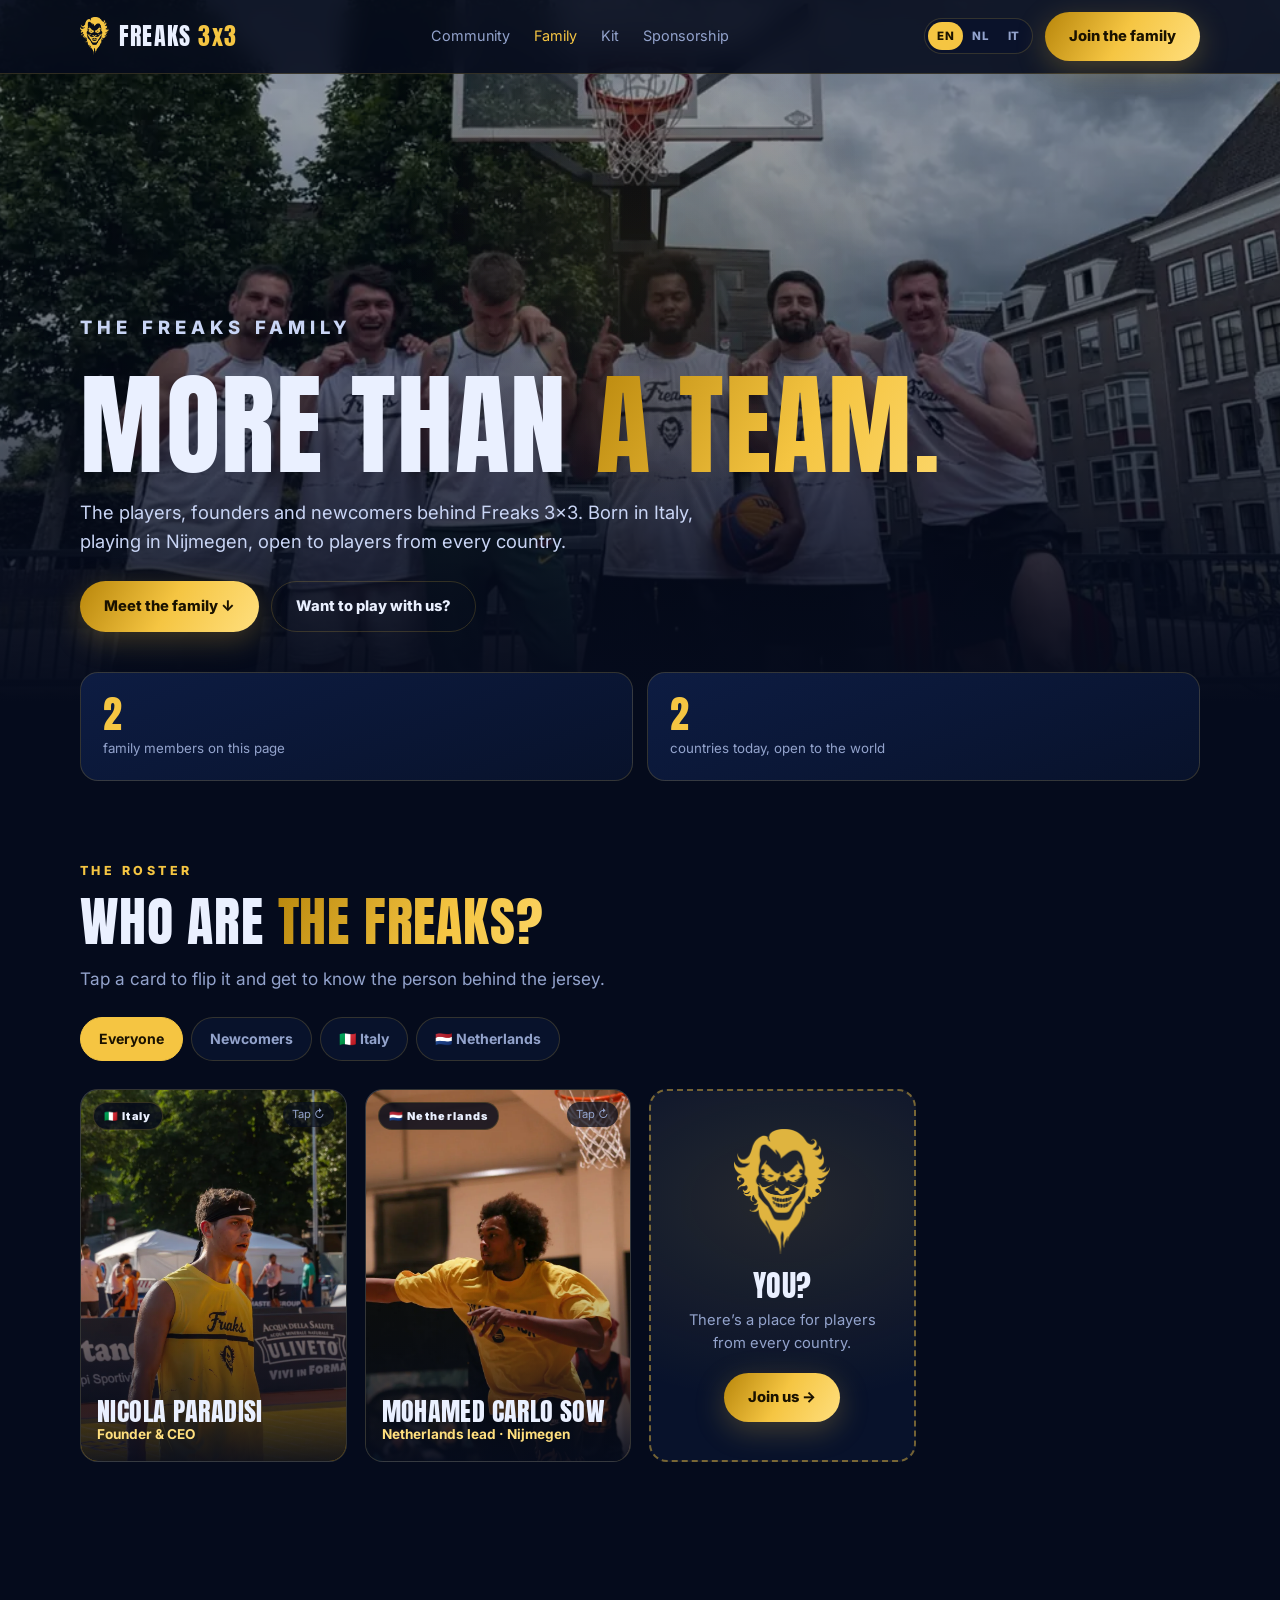
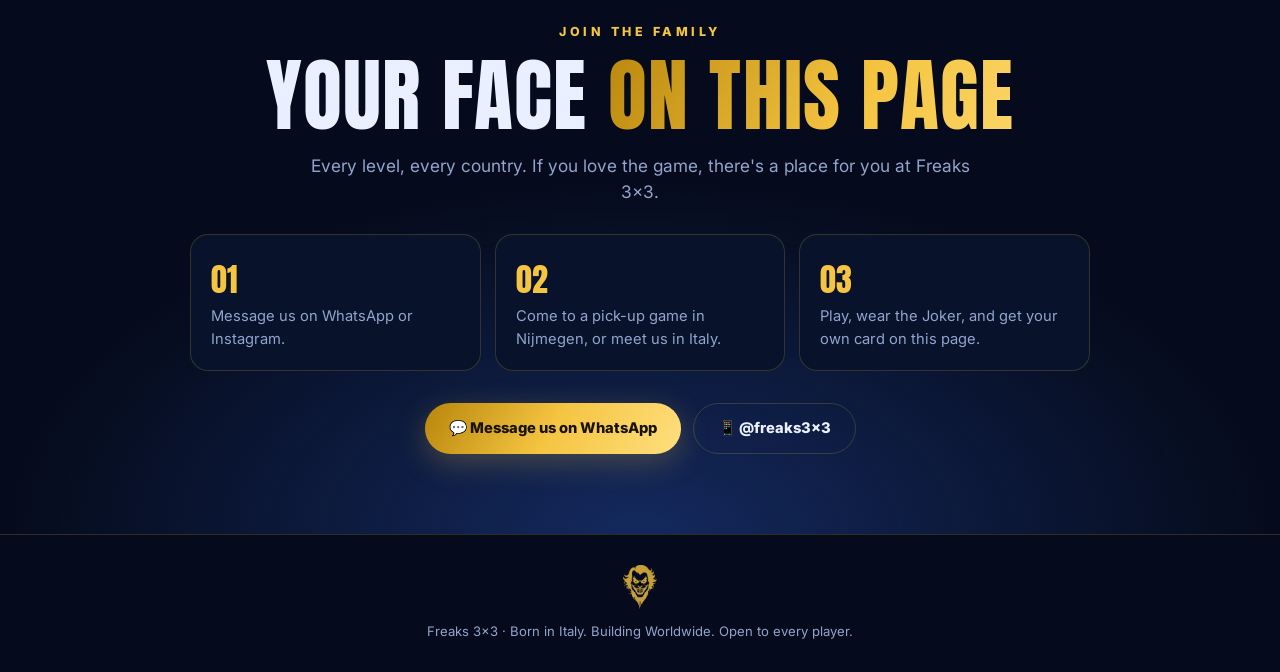
==== family.html @ bd37c7b9 "Add Freaks Family page - family.html: hero, roster of flip cards (photo / bio), filters for   newcom" ====
<!doctype html>
<html lang="en">
<head>
<meta charset="utf-8">
<meta name="viewport" content="width=device-width, initial-scale=1">
<title>The Freaks Family — Freaks 3x3</title>
<meta name="description" content="Meet the Freaks 3x3 family: the players, founders and newcomers behind the community in Italy and the Netherlands. Open to players from every country.">
<meta name="theme-color" content="#050b1c">
<meta property="og:title" content="The Freaks Family — Freaks 3x3">
<meta property="og:description" content="The players behind Freaks 3x3. Open to players from every country.">
<meta property="og:image" content="assets/og.jpg">
<link rel="icon" type="image/png" href="assets/icon-64.png">
<link rel="apple-touch-icon" href="assets/icon-180.png">
<link rel="preconnect" href="https://fonts.googleapis.com">
<link rel="preconnect" href="https://fonts.gstatic.com" crossorigin>
<link href="https://fonts.googleapis.com/css2?family=Anton&family=Inter:wght@400;600;800&display=swap" rel="stylesheet">
<style>
:root{
  --navy-900:#050b1c; --navy-800:#08122b; --navy-700:#0d1c42; --navy-600:#14295e;
  --gold:#f5c542; --gold-2:#ffdf7e; --gold-3:#b8860b;
  --ink:#eaf0ff; --muted:#93a3cc; --line:rgba(245,197,66,.18);
  --radius:18px;
  --display:"Anton","Impact","Arial Black",system-ui,sans-serif;
}
*{box-sizing:border-box;margin:0;padding:0}
html{scroll-behavior:smooth;scroll-padding-top:80px}
body{background:var(--navy-900);color:var(--ink);font-family:"Inter",system-ui,-apple-system,Segoe UI,Roboto,sans-serif;line-height:1.55;overflow-x:hidden}
img{display:block;max-width:100%}
a{color:inherit;text-decoration:none}
h1,h2,h3{font-family:var(--display);font-weight:400;letter-spacing:.015em;line-height:1.02;text-transform:uppercase}
.gold{background:linear-gradient(120deg,var(--gold-3),var(--gold),var(--gold-2),var(--gold));background-size:200% 100%;-webkit-background-clip:text;background-clip:text;color:transparent;animation:sheen 6s ease-in-out infinite}
@keyframes sheen{50%{background-position:100% 0}}
.wrap{width:min(1120px,100% - 32px);margin-inline:auto}
section{padding:80px 0;position:relative}
.eyebrow{font-size:.78rem;letter-spacing:.28em;text-transform:uppercase;color:var(--gold);margin-bottom:14px;font-weight:800}
h2{font-size:clamp(2rem,5vw,3.4rem);margin-bottom:16px}
.lead{color:var(--muted);max-width:62ch;font-size:1.08rem}
#glow{position:fixed;inset:0;pointer-events:none;z-index:1;background:radial-gradient(420px circle at var(--mx,50%) var(--my,30%),rgba(245,197,66,.09),transparent 60%)}

/* nav (same as home) */
nav{position:fixed;top:0;left:0;right:0;z-index:50;padding:12px 0;background:rgba(5,11,28,.88);backdrop-filter:blur(12px);border-bottom:1px solid var(--line)}
nav .wrap{display:flex;align-items:center;justify-content:space-between;gap:16px}
.logo{display:flex;align-items:center;gap:10px;font-family:var(--display);font-size:1.5rem;letter-spacing:.05em}
.logo b{color:var(--gold);font-weight:400}
.logo img{height:38px;width:auto}
nav ul{display:flex;gap:24px;list-style:none;font-size:.9rem;color:var(--muted)}
nav ul a:hover,nav ul a.act{color:var(--gold)}
nav ul .m-only{display:none}
.right{display:flex;align-items:center;gap:12px}
.lang{display:flex;border:1px solid var(--line);border-radius:999px;padding:3px;background:rgba(8,18,43,.7)}
.lang button{border:0;background:none;color:var(--muted);font-family:inherit;font-weight:800;font-size:.72rem;padding:7px 9px;border-radius:999px;cursor:pointer;letter-spacing:.06em}
.lang button.on{background:var(--gold);color:#1a1200}
.burger{display:none;background:none;border:1px solid var(--line);border-radius:12px;width:44px;height:44px;cursor:pointer;color:var(--ink);font-size:1.2rem}
.btn{display:inline-flex;align-items:center;justify-content:center;gap:8px;padding:13px 24px;min-height:44px;border-radius:999px;font-weight:800;font-size:.92rem;border:0;cursor:pointer;transition:transform .2s,box-shadow .2s,border-color .2s,color .2s;font-family:inherit}
.btn.primary{background:linear-gradient(120deg,var(--gold-3),var(--gold),var(--gold-2));color:#1a1200;box-shadow:0 8px 30px rgba(245,197,66,.25)}
.btn.primary:hover{transform:translateY(-2px);box-shadow:0 12px 40px rgba(245,197,66,.45)}
.btn.ghost{background:transparent;color:var(--ink);border:1px solid var(--line)}
.btn.ghost:hover{border-color:var(--gold);color:var(--gold)}
@media(max-width:900px){
  nav ul{position:fixed;top:70px;left:16px;right:16px;flex-direction:column;gap:0;background:rgba(8,18,43,.97);border:1px solid var(--line);border-radius:16px;padding:8px;transform:translateY(-12px);opacity:0;pointer-events:none;transition:.25s}
  nav ul.open{transform:none;opacity:1;pointer-events:auto}
  nav ul a{display:block;padding:14px 12px;font-size:1rem}
  nav ul .m-only{display:block}
  .burger{display:block}
  .right .btn{display:none}
  .lang button{min-width:40px;min-height:40px}
  .logo span{display:none}
}

/* hero */
.hero{position:relative;min-height:78vh;display:flex;align-items:flex-end;padding:140px 0 70px;overflow:hidden}
.hero img.bg{position:absolute;inset:0;width:100%;height:100%;object-fit:cover;object-position:center 62%;transform:scale(1.06);animation:drift 18s ease-in-out infinite alternate}
@keyframes drift{to{transform:scale(1.12) translateY(-1.5%)}}
.hero::after{content:"";position:absolute;inset:0;background:linear-gradient(180deg,rgba(5,11,28,.35) 0%,rgba(5,11,28,.55) 45%,var(--navy-900) 100%)}
.hero .wrap{position:relative;z-index:2}
.hero h1{font-size:clamp(3rem,9vw,7rem);margin-bottom:16px}
.hero p{color:#c9d5f5;font-size:1.15rem;max-width:52ch;margin-bottom:26px}
.cta{display:flex;gap:12px;flex-wrap:wrap}

/* counters */
.counts{display:grid;grid-template-columns:repeat(auto-fit,minmax(220px,1fr));gap:14px;margin-top:-30px;position:relative;z-index:3}
.count{padding:20px 22px;border:1px solid var(--line);border-radius:var(--radius);background:linear-gradient(160deg,var(--navy-700),var(--navy-800))}
.count b{display:block;font-family:var(--display);font-weight:400;font-size:2.4rem;color:var(--gold);line-height:1.1}
.count small{color:var(--muted)}
@media(max-width:700px){.counts{grid-template-columns:1fr 1fr}}

/* spotlight */
.spot{display:grid;grid-template-columns:.9fr 1.1fr;gap:32px;align-items:center;border:1px solid var(--gold);border-radius:24px;padding:22px;background:radial-gradient(500px 300px at 80% 20%,rgba(245,197,66,.10),transparent),linear-gradient(160deg,var(--navy-700),var(--navy-800));box-shadow:0 20px 70px rgba(245,197,66,.12)}
.spot .ph{border-radius:16px;overflow:hidden;aspect-ratio:4/5}
.spot .ph img{width:100%;height:100%;object-fit:cover}
.spot h3{font-size:clamp(2rem,4.4vw,3.2rem);margin:8px 0 6px}
.spot .role{color:var(--gold-2);font-weight:700;margin-bottom:16px}
.spot blockquote{font-size:1.2rem;border-left:3px solid var(--gold);padding-left:16px;margin:18px 0;color:var(--ink)}
.spot p{color:var(--muted)}
@media(max-width:800px){.spot{grid-template-columns:1fr}}

/* filters + grid */
.filters{display:flex;flex-wrap:wrap;gap:8px;margin:24px 0 28px}
.filters button{border:1px solid var(--line);background:var(--navy-800);color:var(--muted);border-radius:999px;padding:10px 18px;min-height:44px;font:inherit;font-weight:700;font-size:.88rem;cursor:pointer;transition:.2s}
.filters button.on{background:var(--gold);border-color:var(--gold);color:#1a1200}
.grid{display:grid;grid-template-columns:repeat(auto-fill,minmax(250px,1fr));gap:18px}
.m{perspective:1200px;cursor:pointer;outline:none}
.m .in{position:relative;aspect-ratio:3/4.2;transition:transform .7s cubic-bezier(.3,.7,.2,1);transform-style:preserve-3d}
.m.f .in{transform:rotateY(180deg)}
.m:focus-visible .in{box-shadow:0 0 0 3px var(--gold);border-radius:var(--radius)}
.side{position:absolute;inset:0;border-radius:var(--radius);overflow:hidden;backface-visibility:hidden;-webkit-backface-visibility:hidden;border:1px solid var(--line);background:linear-gradient(160deg,var(--navy-700),var(--navy-800))}
.front img{width:100%;height:100%;object-fit:cover;transition:transform .6s}
.m:hover .front img{transform:scale(1.05)}
.front::after{content:"";position:absolute;inset:0;background:linear-gradient(180deg,transparent 45%,rgba(5,11,28,.92))}
.front .txt{position:absolute;left:16px;right:16px;bottom:16px;z-index:1}
.front h3{font-size:1.6rem}
.front .r{color:var(--gold-2);font-size:.85rem;font-weight:700}
.tag{position:absolute;top:12px;left:12px;z-index:1;font-size:.68rem;font-weight:900;letter-spacing:.12em;padding:5px 10px;border-radius:999px;background:rgba(5,11,28,.8);border:1px solid var(--line);color:var(--ink)}
.tag.new{background:var(--gold);color:#1a1200;border-color:var(--gold)}
.hint{position:absolute;top:12px;right:12px;z-index:1;font-size:.7rem;color:var(--muted);background:rgba(5,11,28,.7);border-radius:999px;padding:4px 9px}
.back{transform:rotateY(180deg);padding:22px;display:flex;flex-direction:column}
.back h3{font-size:1.5rem;color:var(--gold)}
.back .r{color:var(--muted);font-size:.85rem;margin-bottom:12px}
.back dl{display:grid;grid-template-columns:auto 1fr;gap:6px 12px;font-size:.88rem;margin-bottom:12px}
.back dt{color:var(--muted)}
.back p{font-size:.92rem;color:#c9d5f5;flex:1;overflow:auto}
.back a{color:var(--gold);font-weight:700;font-size:.88rem;margin-top:10px}
/* "you?" card */
.you .front{display:flex;flex-direction:column;align-items:center;justify-content:center;text-align:center;padding:24px;border:2px dashed rgba(245,197,66,.45);background:radial-gradient(300px 200px at 50% 30%,rgba(245,197,66,.12),transparent),var(--navy-800)}
.you .front::after{display:none}
.you .front img{width:96px;height:auto;opacity:.9;margin-bottom:16px}
.you .front h3{font-size:1.9rem;margin-bottom:8px}
.you .front p{color:var(--muted);font-size:.92rem;margin-bottom:18px}
.empty{grid-column:1/-1;color:var(--muted);padding:26px;border:1px dashed var(--line);border-radius:var(--radius);text-align:center}

/* join */
.join{text-align:center;background:radial-gradient(900px 500px at 50% 100%,var(--navy-600),transparent 70%),var(--navy-900)}
.join h2{font-size:clamp(2.4rem,7vw,5rem)}
.join .lead{margin:0 auto 28px}
.steps{display:grid;grid-template-columns:repeat(3,1fr);gap:14px;max-width:900px;margin:0 auto 32px;text-align:left}
.step{padding:20px;border:1px solid var(--line);border-radius:var(--radius);background:var(--navy-800)}
.step b{font-family:var(--display);font-weight:400;font-size:2rem;color:var(--gold)}
.step p{color:var(--muted);font-size:.92rem}
@media(max-width:760px){.steps{grid-template-columns:1fr}}
footer{padding:30px 0;text-align:center;color:var(--muted);font-size:.82rem;border-top:1px solid var(--line)}
footer img{height:44px;width:auto;margin:0 auto 12px;opacity:.8}
.rv{opacity:0;transform:translateY(30px);transition:opacity .8s,transform .8s}
.rv.in{opacity:1;transform:none}
:focus-visible{outline:2px solid var(--gold);outline-offset:3px}
@media(prefers-reduced-motion:reduce){*{animation:none!important;transition:none!important}.rv{opacity:1;transform:none}}
</style>
</head>
<body>
<div id="glow"></div>

<nav>
  <div class="wrap">
    <a href="index.html" class="logo" aria-label="Freaks 3x3 home">
      <img src="assets/logo-gold.png" alt="" width="776" height="1014">
      <span>FREAKS <b>3x3</b></span>
    </a>
    <ul id="menu">
      <li><a href="index.html#about" data-i18n="nav.about">Community</a></li>
      <li><a href="family.html" class="act" data-i18n="nav.family">Family</a></li>
      <li><a href="index.html#kit" data-i18n="nav.kit">Kit</a></li>
      <li><a href="index.html#tiers" data-i18n="nav.tiers">Sponsorship</a></li>
      <li class="m-only"><a href="index.html#contact" data-i18n="nav.contact">Contact</a></li>
    </ul>
    <div class="right">
      <div class="lang" role="group" aria-label="Language">
        <button data-lang="en" class="on">EN</button><button data-lang="nl">NL</button><button data-lang="it">IT</button>
      </div>
      <a href="#join" class="btn primary" data-i18n="nav.join">Join the family</a>
      <button class="burger" id="burger" aria-label="Menu" aria-expanded="false" aria-controls="menu">☰</button>
    </div>
  </div>
</nav>

<header class="hero">
  <img class="bg" src="assets/team-win.webp" alt="The Freaks 3x3 family celebrating the Nijmegen city tournament win" width="1050" height="1400">
  <div class="wrap">
    <p class="eyebrow" data-i18n="h.eye">The Freaks family</p>
    <h1 data-i18n="h.h1">More than <span class="gold">a team.</span></h1>
    <p data-i18n="h.p">The players, founders and newcomers behind Freaks 3x3. Born in Italy, playing in Nijmegen, open to players from every country.</p>
    <div class="cta">
      <a href="#roster" class="btn primary" data-i18n="h.cta">Meet the family ↓</a>
      <a href="#join" class="btn ghost" data-i18n="h.cta2">Want to play with us?</a>
    </div>
  </div>
</header>

<div class="wrap counts">
  <div class="count rv"><b id="cMembers">0</b><small data-i18n="c.1">family members on this page</small></div>
  <div class="count rv" id="cNewCard" hidden><b id="cNew">0</b><small data-i18n="c.2">newcomers this season</small></div>
  <div class="count rv"><b>2</b><small data-i18n="c.3">countries today, open to the world</small></div>
</div>

<section id="spotlight" hidden>
  <div class="wrap">
    <p class="eyebrow rv" data-i18n="s.eye">Newcomer spotlight</p>
    <div class="spot rv" id="spot"></div>
  </div>
</section>

<section id="roster">
  <div class="wrap">
    <p class="eyebrow rv" data-i18n="r.eye">The roster</p>
    <h2 class="rv" data-i18n="r.h2">Who are <span class="gold">the Freaks?</span></h2>
    <p class="lead rv" data-i18n="r.p">Tap a card to flip it and get to know the person behind the jersey.</p>
    <div class="filters rv" role="group" aria-label="Filter">
      <button data-f="all" class="on" data-i18n="f.all">Everyone</button>
      <button data-f="new" data-i18n="f.new">Newcomers</button>
      <button data-f="IT" data-i18n="f.it">🇮🇹 Italy</button>
      <button data-f="NL" data-i18n="f.nl">🇳🇱 Netherlands</button>
    </div>
    <div class="grid" id="grid"></div>
  </div>
</section>

<section id="join" class="join">
  <div class="wrap">
    <p class="eyebrow rv" data-i18n="j.eye">Join the family</p>
    <h2 class="rv" data-i18n="j.h2">Your face <span class="gold">on this page</span></h2>
    <p class="lead rv" data-i18n="j.p">Every level, every country. If you love the game, there's a place for you at Freaks 3x3.</p>
    <div class="steps">
      <div class="step rv"><b>01</b><p data-i18n="j.s1">Message us on WhatsApp or Instagram.</p></div>
      <div class="step rv"><b>02</b><p data-i18n="j.s2">Come to a pick-up game in Nijmegen, or meet us in Italy.</p></div>
      <div class="step rv"><b>03</b><p data-i18n="j.s3">Play, wear the Joker, and get your own card on this page.</p></div>
    </div>
    <div class="cta rv" style="justify-content:center">
      <a class="btn primary" id="waJoin" href="https://wa.me/31614395997" target="_blank" rel="noopener" data-i18n="j.wa">💬 Message us on WhatsApp</a>
      <a class="btn ghost" href="https://instagram.com/freaks3x3" target="_blank" rel="noopener">📱 @freaks3x3</a>
    </div>
  </div>
</section>

<footer>
  <img src="assets/logo-gold.png" alt="" loading="lazy" width="776" height="1014">
  <span data-i18n="foot">Freaks 3x3 · Born in Italy. Building Worldwide. Open to every player.</span>
</footer>

<script>
(()=>{
const $=s=>document.querySelector(s), $$=s=>[...document.querySelectorAll(s)];

/* =====================================================================
   THE FAMILY — add a person by copying one block below.
   - base: 'IT' or 'NL' (where they play now)
   - newcomer: true shows the NEW badge and puts them under "Newcomers"
   - spotlight: true features them in the big card at the top (one at a time)
   - text fields take {en, nl, it}; leave a language out and English is used
   - photo: put the file in assets/ (portrait works best)
   ===================================================================== */
const FAMILY=[
  { name:'Nicola Paradisi', photo:'assets/nicola.webp', base:'IT',
    role:{en:'Founder & CEO',nl:'Oprichter & CEO',it:'Fondatore e CEO'},
    bio:{en:'Founded Freaks 3x3 in Italy and built the network that now reaches Nijmegen.',
         nl:'Richtte Freaks 3x3 op in Italië en bouwde het netwerk dat nu tot in Nijmegen reikt.',
         it:'Ha fondato Freaks 3x3 in Italia e ha costruito la rete che oggi arriva fino a Nijmegen.'} },
  { name:'Mohamed Carlo Sow', photo:'assets/mohamed.webp', base:'NL', since:'2026',
    role:{en:'Netherlands lead · Nijmegen',nl:'Teamleider Nederland · Nijmegen',it:'Responsabile Paesi Bassi · Nijmegen'},
    bio:{en:'Leads the Freaks 3x3 chapter in Nijmegen: pick-up games, the local roster, and the run to the Amsterdam Finals.',
         nl:'Leidt het Freaks 3x3-team in Nijmegen: pick-up games, de lokale selectie en de weg naar de finale in Amsterdam.',
         it:'Guida il gruppo Freaks 3x3 a Nijmegen: partite pick-up, il roster locale e la corsa verso le finali di Amsterdam.'} },
  // { name:'First Last', photo:'assets/first.webp', base:'NL', since:'2026', newcomer:true, spotlight:true,
  //   from:'🇵🇱 Poland', position:{en:'Guard',nl:'Guard',it:'Guardia'},
  //   role:{en:'Player'}, quote:{en:'One short line in their own words.'},
  //   bio:{en:'Two or three sentences: who they are, how they found Freaks.'}, ig:'username' },
];

/* ---------- UI strings: [nl, it]; English lives in the HTML ---------- */
const T={
 'nav.about':['Community','Community'],'nav.family':['Familie','Famiglia'],'nav.kit':['Tenue','Divisa'],
 'nav.tiers':['Sponsoring','Sponsorizzazioni'],'nav.contact':['Contact','Contatti'],'nav.join':['Word lid','Unisciti'],
 'h.eye':['De Freaks-familie','La famiglia Freaks'],
 'h.h1':['Meer dan <span class="gold">een team.</span>','Più di <span class="gold">una squadra.</span>'],
 'h.p':['De spelers, oprichters en nieuwkomers achter Freaks 3x3. Geboren in Italië, spelend in Nijmegen, open voor spelers uit elk land.','I giocatori, i fondatori e i nuovi arrivati dietro Freaks 3x3. Nati in Italia, in campo a Nijmegen, aperti a giocatori di ogni paese.'],
 'h.cta':['Maak kennis ↓','Conosci la famiglia ↓'],'h.cta2':['Wil je met ons spelen?','Vuoi giocare con noi?'],
 'c.1':['familieleden op deze pagina','membri della famiglia su questa pagina'],'c.2':['nieuwkomers dit seizoen','nuovi arrivati in questa stagione'],
 'c.3':['landen vandaag, open voor de wereld','paesi oggi, aperti al mondo'],
 's.eye':['Nieuwkomer in de spotlight','Nuovo arrivo in primo piano'],
 'r.eye':['De selectie','Il roster'],'r.h2':['Wie zijn <span class="gold">de Freaks?</span>','Chi sono <span class="gold">i Freaks?</span>'],
 'r.p':['Tik op een kaart om hem om te draaien en leer de persoon achter het shirt kennen.','Tocca una card per girarla e conoscere la persona dietro la maglia.'],
 'f.all':['Iedereen','Tutti'],'f.new':['Nieuwkomers','Nuovi arrivi'],'f.it':['🇮🇹 Italië','🇮🇹 Italia'],'f.nl':['🇳🇱 Nederland','🇳🇱 Paesi Bassi'],
 'j.eye':['Word lid van de familie','Unisciti alla famiglia'],
 'j.h2':['Jouw gezicht <span class="gold">op deze pagina</span>','La tua faccia <span class="gold">su questa pagina</span>'],
 'j.p':['Elk niveau, elk land. Als je van het spel houdt, is er bij Freaks 3x3 een plek voor jou.','Ogni livello, ogni paese. Se ami il gioco, a Freaks 3x3 c’è posto per te.'],
 'j.s1':['Stuur ons een bericht via WhatsApp of Instagram.','Scrivici su WhatsApp o Instagram.'],
 'j.s2':['Kom naar een pick-up game in Nijmegen, of ontmoet ons in Italië.','Vieni a una partita pick-up a Nijmegen, o incontraci in Italia.'],
 'j.s3':['Speel, draag de Joker en krijg je eigen kaart op deze pagina.','Gioca, indossa il Joker e ottieni la tua card su questa pagina.'],
 'j.wa':['💬 Stuur ons een WhatsApp','💬 Scrivici su WhatsApp'],
 'foot':['Freaks 3x3 · Geboren in Italië. Groeien wereldwijd. Open voor elke speler.','Freaks 3x3 · Nati in Italia. Cresciamo nel mondo. Aperti a ogni giocatore.'],
 // JS-only
 'new':['NIEUW','NUOVO'],'flip':['Tik ↻','Tocca ↻'],'base.IT':['🇮🇹 Italië','🇮🇹 Italia'],'base.NL':['🇳🇱 Nederland','🇳🇱 Paesi Bassi'],
 'l.base':['Speelt in','Gioca in'],'l.from':['Uit','Da'],'l.pos':['Positie','Ruolo'],'l.since':['Sinds','Dal'],
 'you.h':['Jij?','Tu?'],'you.p':['Er is plek voor spelers uit elk land.','C’è posto per giocatori di ogni paese.'],'you.b':['Word lid →','Unisciti →'],
 'empty.new':['Onze volgende nieuwkomers worden binnenkort voorgesteld. Wil jij er een zijn?','I prossimi nuovi arrivi saranno presentati a breve. Vuoi essere uno di loro?'],
 'empty':['Nog niemand hier. Binnenkort meer.','Ancora nessuno qui. Presto altri.'],
 'wa':['Hoi! Ik wil graag met Freaks 3x3 spelen.','Ciao! Vorrei giocare con Freaks 3x3.'],
};
const EN={'new':'NEW','flip':'Tap ↻','base.IT':'🇮🇹 Italy','base.NL':'🇳🇱 Netherlands','l.base':'Plays in','l.from':'From','l.pos':'Position','l.since':'Since',
 'you.h':'You?','you.p':'There’s a place for players from every country.','you.b':'Join us →',
 'empty.new':'Our next newcomers are being introduced soon. Want to be one of them?','empty':'Nobody here yet. More soon.',
 'wa':"Hi! I'd like to play with Freaks 3x3."};
let lang='en';const LI={en:-1,nl:0,it:1};
const orig=new Map();$$('[data-i18n]').forEach(e=>orig.set(e,e.innerHTML));
const t=k=>lang==='en'?(EN[k]??k):(T[k]?.[LI[lang]]??EN[k]??k);
const tx=o=>!o?'':typeof o==='string'?o:(o[lang]??o.en??'');
const esc=s=>String(s).replace(/[&<>"]/g,c=>({'&':'&amp;','<':'&lt;','>':'&gt;','"':'&quot;'}[c]));

/* ---------- render ---------- */
let filter='all';
function card(m,i){
  const rows=[[t('l.base'),t('base.'+m.base)],m.from&&[t('l.from'),esc(m.from)],m.position&&[t('l.pos'),esc(tx(m.position))],m.since&&[t('l.since'),esc(m.since)]].filter(Boolean);
  return `<div class="m rv" tabindex="0" role="button" aria-label="${esc(m.name)}">
  <div class="in">
    <div class="side front">${m.newcomer?`<span class="tag new">${t('new')}</span>`:`<span class="tag">${t('base.'+m.base)}</span>`}<span class="hint">${t('flip')}</span>
      <img src="${esc(m.photo)}" alt="${esc(m.name)}" loading="lazy">
      <div class="txt"><h3>${esc(m.name)}</h3><div class="r">${esc(tx(m.role))}</div></div></div>
    <div class="side back"><h3>${esc(m.name)}</h3><div class="r">${esc(tx(m.role))}</div>
      <dl>${rows.map(r=>`<dt>${r[0]}</dt><dd>${r[1]}</dd>`).join('')}</dl>
      ${m.quote?`<p><em>“${esc(tx(m.quote))}”</em></p>`:''}<p>${esc(tx(m.bio))}</p>
      ${m.ig?`<a href="https://instagram.com/${esc(m.ig)}" target="_blank" rel="noopener">@${esc(m.ig)}</a>`:''}</div>
  </div></div>`;
}
function youCard(){return `<a class="m you rv" href="#join"><div class="in"><div class="side front">
  <img src="assets/logo-gold.png" alt=""><h3>${t('you.h')}</h3><p>${t('you.p')}</p><span class="btn primary">${t('you.b')}</span></div></div></a>`}
function render(){
  const list=FAMILY.filter(m=>filter==='all'||(filter==='new'?m.newcomer:m.base===filter));
  $('#grid').innerHTML=(list.length?list.map(card).join(''):`<div class="empty">${t(filter==='new'?'empty.new':'empty')}</div>`)+youCard();
  $$('#grid .m:not(.you)').forEach(el=>{const flip=()=>el.classList.toggle('f');el.onclick=flip;el.onkeydown=e=>{if(e.key==='Enter'||e.key===' '){e.preventDefault();flip()}}});
  $$('#grid .rv').forEach((el,i)=>{el.style.transitionDelay=Math.min(i*60,360)+'ms';io.observe(el)});
  // spotlight
  const s=FAMILY.find(m=>m.spotlight);$('#spotlight').hidden=!s;
  if(s)$('#spot').innerHTML=`<div class="ph"><img src="${esc(s.photo)}" alt="${esc(s.name)}"></div><div>
    <span class="tag new" style="position:static;display:inline-block">${t('new')}</span><h3>${esc(s.name)}</h3><div class="role">${esc(tx(s.role))} · ${t('base.'+s.base)}</div>
    ${s.quote?`<blockquote>“${esc(tx(s.quote))}”</blockquote>`:''}<p>${esc(tx(s.bio))}</p></div>`;
  $('#cMembers').textContent=FAMILY.length;const nNew=FAMILY.filter(m=>m.newcomer).length;$('#cNew').textContent=nNew;$('#cNewCard').hidden=!nNew;
  $('#waJoin').href='https://wa.me/31614395997?text='+encodeURIComponent(t('wa'));
}
$$('.filters button').forEach(b=>b.onclick=()=>{filter=b.dataset.f;$$('.filters button').forEach(x=>x.classList.toggle('on',x===b));render()});

/* ---------- language (shared with the home page) ---------- */
function setLang(l){
  lang=l;document.documentElement.lang=l;
  $$('.lang button').forEach(b=>b.classList.toggle('on',b.dataset.lang===l));
  $$('[data-i18n]').forEach(e=>{e.innerHTML=l==='en'?orig.get(e):(T[e.dataset.i18n]?.[LI[l]]??orig.get(e))});
  render();try{localStorage.setItem('f3lang',l)}catch(_){}
}
$$('.lang button').forEach(b=>b.onclick=()=>setLang(b.dataset.lang));

/* ---------- misc ---------- */
addEventListener('pointermove',e=>{const s=document.documentElement.style;s.setProperty('--mx',e.clientX+'px');s.setProperty('--my',e.clientY+'px')});
$('#burger').onclick=()=>{const o=$('#menu').classList.toggle('open');$('#burger').setAttribute('aria-expanded',o)};
const io=new IntersectionObserver(es=>es.forEach(e=>{if(e.isIntersecting){e.target.classList.add('in');io.unobserve(e.target)}}),{threshold:.1});
$$('.rv').forEach(el=>io.observe(el));

let start='en';try{start=localStorage.getItem('f3lang')||''}catch(_){}
if(!start){const n=(navigator.language||'').slice(0,2);start=LI[n]!==undefined?n:'en'}
start!=='en'?setLang(start):render();
})();
</script>
</body>
</html>
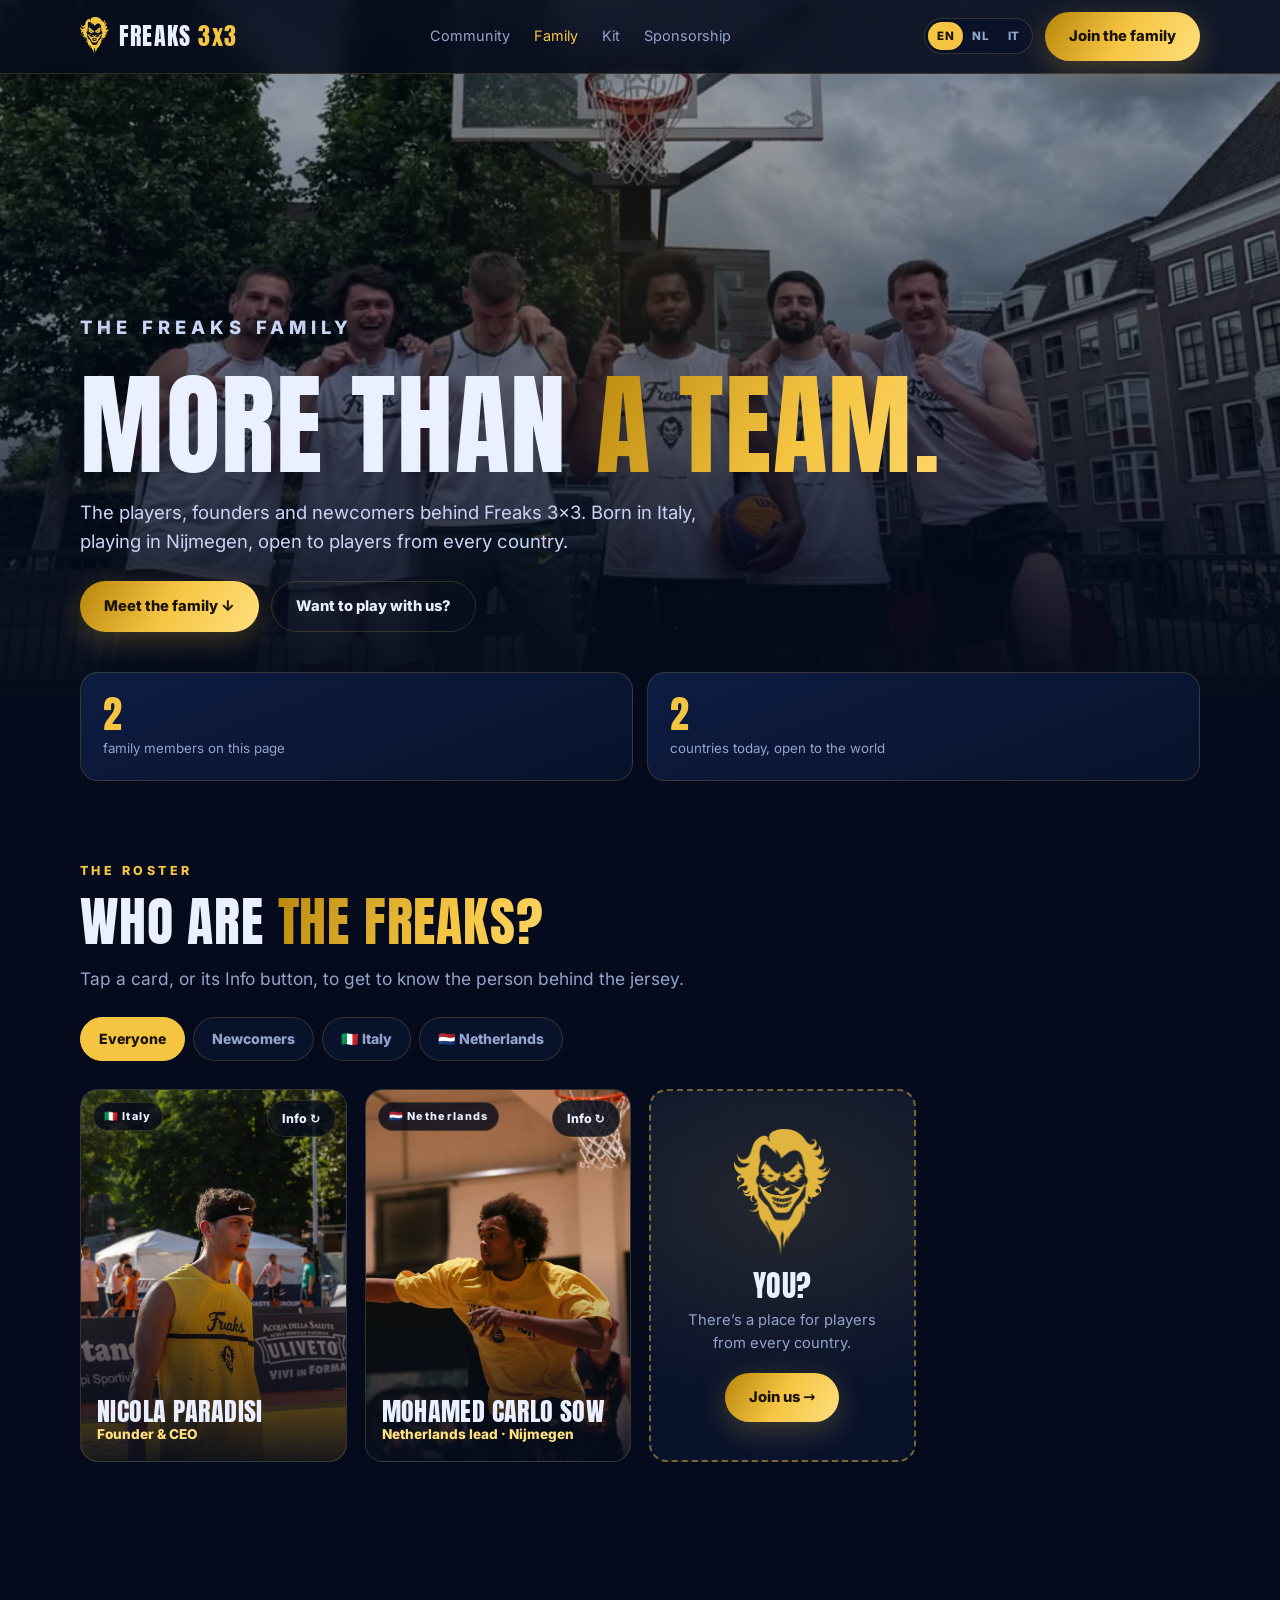
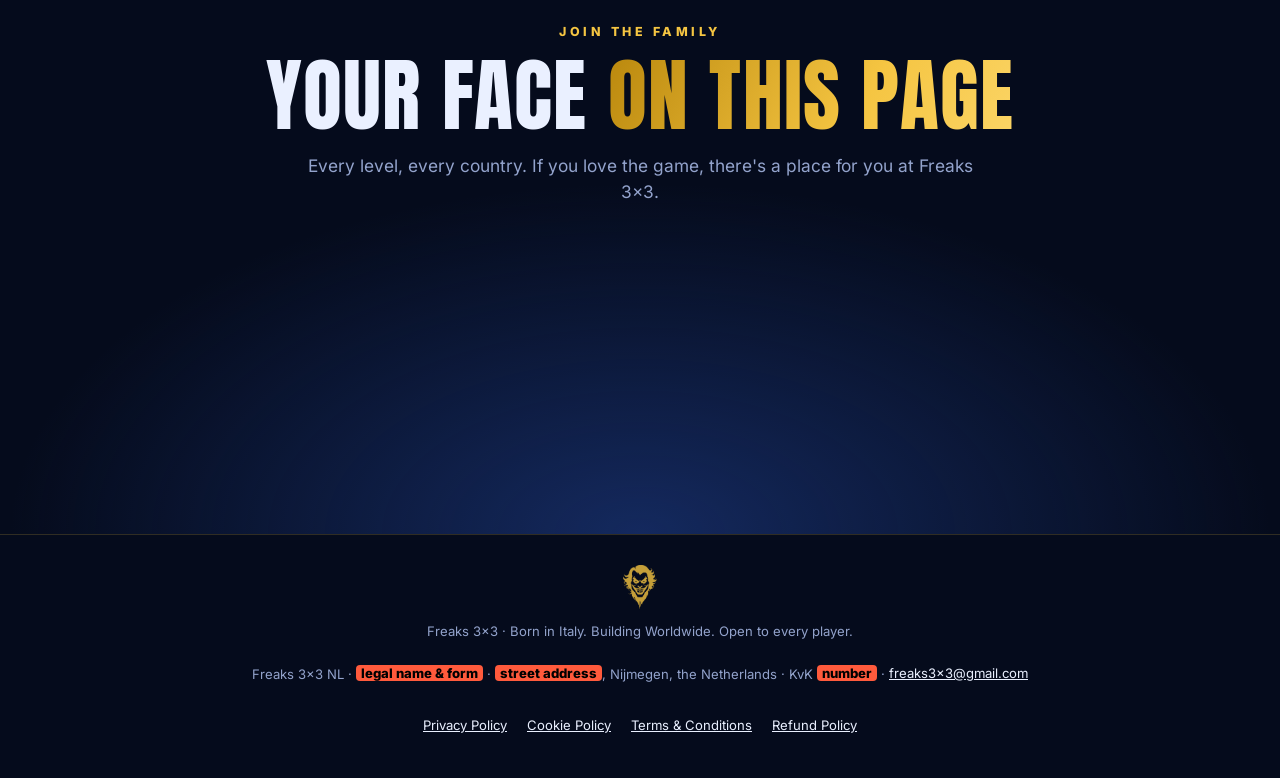
==== commit 1b1195b6: "Legal pages, privacy-first fonts, accessibility fixes - Add Privacy Policy, Cookie Policy, Terms & C" ====
--- a/family.html
+++ b/family.html
@@ -11,9 +11,7 @@
 <meta property="og:image" content="assets/og.jpg">
 <link rel="icon" type="image/png" href="assets/icon-64.png">
 <link rel="apple-touch-icon" href="assets/icon-180.png">
-<link rel="preconnect" href="https://fonts.googleapis.com">
-<link rel="preconnect" href="https://fonts.gstatic.com" crossorigin>
-<link href="https://fonts.googleapis.com/css2?family=Anton&family=Inter:wght@400;600;800&display=swap" rel="stylesheet">
+<link rel="stylesheet" href="assets/fonts/fonts.css">
 <style>
 :root{
   --navy-900:#050b1c; --navy-800:#08122b; --navy-700:#0d1c42; --navy-600:#14295e;
@@ -112,7 +110,9 @@
 .front .r{color:var(--gold-2);font-size:.85rem;font-weight:700}
 .tag{position:absolute;top:12px;left:12px;z-index:1;font-size:.68rem;font-weight:900;letter-spacing:.12em;padding:5px 10px;border-radius:999px;background:rgba(5,11,28,.8);border:1px solid var(--line);color:var(--ink)}
 .tag.new{background:var(--gold);color:#1a1200;border-color:var(--gold)}
-.hint{position:absolute;top:12px;right:12px;z-index:1;font-size:.7rem;color:var(--muted);background:rgba(5,11,28,.7);border-radius:999px;padding:4px 9px}
+.flipb{position:absolute;top:10px;right:10px;z-index:2;font:inherit;font-size:.78rem;font-weight:800;color:var(--ink);background:rgba(5,11,28,.82);border:1px solid var(--line);border-radius:999px;padding:8px 14px;min-height:36px;cursor:pointer}
+.flipb:hover{border-color:var(--gold);color:var(--gold)}
+.back .flipb{position:static;align-self:flex-start;margin-top:12px}
 .back{transform:rotateY(180deg);padding:22px;display:flex;flex-direction:column}
 .back h3{font-size:1.5rem;color:var(--gold)}
 .back .r{color:var(--muted);font-size:.85rem;margin-bottom:12px}
@@ -142,10 +142,18 @@
 .rv{opacity:0;transform:translateY(30px);transition:opacity .8s,transform .8s}
 .rv.in{opacity:1;transform:none}
 :focus-visible{outline:2px solid var(--gold);outline-offset:3px}
+.skip{position:absolute;left:12px;top:-80px;z-index:100;background:var(--gold);color:#1a1200;padding:12px 18px;border-radius:10px;font-weight:800}
+.skip:focus{top:12px}
+footer .biz{margin-top:10px}
+footer nav.legal{position:static;z-index:auto;padding:0;background:none;border:0;backdrop-filter:none;-webkit-backdrop-filter:none;transition:none}
+footer .legal{display:flex;gap:6px 20px;justify-content:center;flex-wrap:wrap;margin-top:8px}
+footer .legal a,footer .biz a{color:var(--ink);text-decoration:underline;display:inline-flex;align-items:center;min-height:44px}
+mark.todo{background:#ff5a3c;color:#000;padding:0 5px;border-radius:4px;font-weight:700}
 @media(prefers-reduced-motion:reduce){*{animation:none!important;transition:none!important}.rv{opacity:1;transform:none}}
 </style>
 </head>
 <body>
+<a class="skip" href="#main">Skip to content</a>
 <div id="glow"></div>
 
 <nav>
@@ -163,14 +171,15 @@
     </ul>
     <div class="right">
       <div class="lang" role="group" aria-label="Language">
-        <button data-lang="en" class="on">EN</button><button data-lang="nl">NL</button><button data-lang="it">IT</button>
+        <button data-lang="en" class="on" aria-pressed="true" aria-label="EN, English">EN</button><button data-lang="nl" aria-pressed="false" aria-label="NL, Nederlands">NL</button><button data-lang="it" aria-pressed="false" aria-label="IT, Italiano">IT</button>
       </div>
       <a href="#join" class="btn primary" data-i18n="nav.join">Join the family</a>
-      <button class="burger" id="burger" aria-label="Menu" aria-expanded="false" aria-controls="menu">☰</button>
+      <button class="burger" id="burger" aria-label="Open menu" aria-expanded="false" aria-controls="menu">☰</button>
     </div>
   </div>
 </nav>
 
+<main id="main">
 <header class="hero">
   <img class="bg" src="assets/team-win.webp" alt="The Freaks 3x3 family celebrating the Nijmegen city tournament win" width="1050" height="1400">
   <div class="wrap">
@@ -201,12 +210,12 @@
   <div class="wrap">
     <p class="eyebrow rv" data-i18n="r.eye">The roster</p>
     <h2 class="rv" data-i18n="r.h2">Who are <span class="gold">the Freaks?</span></h2>
-    <p class="lead rv" data-i18n="r.p">Tap a card to flip it and get to know the person behind the jersey.</p>
+    <p class="lead rv" data-i18n="r.p">Tap a card, or its Info button, to get to know the person behind the jersey.</p>
     <div class="filters rv" role="group" aria-label="Filter">
-      <button data-f="all" class="on" data-i18n="f.all">Everyone</button>
-      <button data-f="new" data-i18n="f.new">Newcomers</button>
-      <button data-f="IT" data-i18n="f.it">🇮🇹 Italy</button>
-      <button data-f="NL" data-i18n="f.nl">🇳🇱 Netherlands</button>
+      <button data-f="all" class="on" aria-pressed="true" data-i18n="f.all">Everyone</button>
+      <button data-f="new" aria-pressed="false" data-i18n="f.new">Newcomers</button>
+      <button data-f="IT" aria-pressed="false" data-i18n="f.it">🇮🇹 Italy</button>
+      <button data-f="NL" aria-pressed="false" data-i18n="f.nl">🇳🇱 Netherlands</button>
     </div>
     <div class="grid" id="grid"></div>
   </div>
@@ -229,9 +238,13 @@
   </div>
 </section>
 
+</main>
+
 <footer>
   <img src="assets/logo-gold.png" alt="" loading="lazy" width="776" height="1014">
   <span data-i18n="foot">Freaks 3x3 · Born in Italy. Building Worldwide. Open to every player.</span>
+  <p class="biz">Freaks 3x3 NL · <mark class="todo">legal name &amp; form</mark> · <mark class="todo">street address</mark>, Nijmegen, the Netherlands · KvK <mark class="todo">number</mark> · <a href="mailto:freaks3x3@gmail.com">freaks3x3@gmail.com</a></p>
+  <nav class="legal" aria-label="Legal"><a href="privacy.html">Privacy Policy</a><a href="cookies.html">Cookie Policy</a><a href="terms.html">Terms &amp; Conditions</a><a href="refunds.html">Refund Policy</a></nav>
 </footer>
 
 <script>
@@ -275,7 +288,7 @@
  'c.3':['landen vandaag, open voor de wereld','paesi oggi, aperti al mondo'],
  's.eye':['Nieuwkomer in de spotlight','Nuovo arrivo in primo piano'],
  'r.eye':['De selectie','Il roster'],'r.h2':['Wie zijn <span class="gold">de Freaks?</span>','Chi sono <span class="gold">i Freaks?</span>'],
- 'r.p':['Tik op een kaart om hem om te draaien en leer de persoon achter het shirt kennen.','Tocca una card per girarla e conoscere la persona dietro la maglia.'],
+ 'r.p':['Tik op een kaart of op Info en leer de persoon achter het shirt kennen.','Tocca una card o il pulsante Info per conoscere la persona dietro la maglia.'],
  'f.all':['Iedereen','Tutti'],'f.new':['Nieuwkomers','Nuovi arrivi'],'f.it':['🇮🇹 Italië','🇮🇹 Italia'],'f.nl':['🇳🇱 Nederland','🇳🇱 Paesi Bassi'],
  'j.eye':['Word lid van de familie','Unisciti alla famiglia'],
  'j.h2':['Jouw gezicht <span class="gold">op deze pagina</span>','La tua faccia <span class="gold">su questa pagina</span>'],
@@ -286,14 +299,14 @@
  'j.wa':['💬 Stuur ons een WhatsApp','💬 Scrivici su WhatsApp'],
  'foot':['Freaks 3x3 · Geboren in Italië. Groeien wereldwijd. Open voor elke speler.','Freaks 3x3 · Nati in Italia. Cresciamo nel mondo. Aperti a ogni giocatore.'],
  // JS-only
- 'new':['NIEUW','NUOVO'],'flip':['Tik ↻','Tocca ↻'],'base.IT':['🇮🇹 Italië','🇮🇹 Italia'],'base.NL':['🇳🇱 Nederland','🇳🇱 Paesi Bassi'],
+ 'new':['NIEUW','NUOVO'],'flip':['Info ↻','Info ↻'],'back':['↺ Terug','↺ Indietro'],'base.IT':['🇮🇹 Italië','🇮🇹 Italia'],'base.NL':['🇳🇱 Nederland','🇳🇱 Paesi Bassi'],
  'l.base':['Speelt in','Gioca in'],'l.from':['Uit','Da'],'l.pos':['Positie','Ruolo'],'l.since':['Sinds','Dal'],
  'you.h':['Jij?','Tu?'],'you.p':['Er is plek voor spelers uit elk land.','C’è posto per giocatori di ogni paese.'],'you.b':['Word lid →','Unisciti →'],
  'empty.new':['Onze volgende nieuwkomers worden binnenkort voorgesteld. Wil jij er een zijn?','I prossimi nuovi arrivi saranno presentati a breve. Vuoi essere uno di loro?'],
  'empty':['Nog niemand hier. Binnenkort meer.','Ancora nessuno qui. Presto altri.'],
  'wa':['Hoi! Ik wil graag met Freaks 3x3 spelen.','Ciao! Vorrei giocare con Freaks 3x3.'],
 };
-const EN={'new':'NEW','flip':'Tap ↻','base.IT':'🇮🇹 Italy','base.NL':'🇳🇱 Netherlands','l.base':'Plays in','l.from':'From','l.pos':'Position','l.since':'Since',
+const EN={'new':'NEW','flip':'Info ↻','back':'↺ Back','base.IT':'🇮🇹 Italy','base.NL':'🇳🇱 Netherlands','l.base':'Plays in','l.from':'From','l.pos':'Position','l.since':'Since',
  'you.h':'You?','you.p':'There’s a place for players from every country.','you.b':'Join us →',
  'empty.new':'Our next newcomers are being introduced soon. Want to be one of them?','empty':'Nobody here yet. More soon.',
  'wa':"Hi! I'd like to play with Freaks 3x3."};
@@ -307,15 +320,16 @@
 let filter='all';
 function card(m,i){
   const rows=[[t('l.base'),t('base.'+m.base)],m.from&&[t('l.from'),esc(m.from)],m.position&&[t('l.pos'),esc(tx(m.position))],m.since&&[t('l.since'),esc(m.since)]].filter(Boolean);
-  return `<div class="m rv" tabindex="0" role="button" aria-label="${esc(m.name)}">
+  return `<div class="m rv">
   <div class="in">
-    <div class="side front">${m.newcomer?`<span class="tag new">${t('new')}</span>`:`<span class="tag">${t('base.'+m.base)}</span>`}<span class="hint">${t('flip')}</span>
+    <div class="side front">${m.newcomer?`<span class="tag new">${t('new')}</span>`:`<span class="tag">${t('base.'+m.base)}</span>`}<button type="button" class="flipb" aria-label="Info: ${esc(m.name)}">${t('flip')}</button>
       <img src="${esc(m.photo)}" alt="${esc(m.name)}" loading="lazy">
       <div class="txt"><h3>${esc(m.name)}</h3><div class="r">${esc(tx(m.role))}</div></div></div>
     <div class="side back"><h3>${esc(m.name)}</h3><div class="r">${esc(tx(m.role))}</div>
       <dl>${rows.map(r=>`<dt>${r[0]}</dt><dd>${r[1]}</dd>`).join('')}</dl>
       ${m.quote?`<p><em>“${esc(tx(m.quote))}”</em></p>`:''}<p>${esc(tx(m.bio))}</p>
-      ${m.ig?`<a href="https://instagram.com/${esc(m.ig)}" target="_blank" rel="noopener">@${esc(m.ig)}</a>`:''}</div>
+      ${m.ig?`<a href="https://instagram.com/${esc(m.ig)}" target="_blank" rel="noopener">@${esc(m.ig)}</a>`:''}
+      <button type="button" class="flipb">${t('back')}</button></div>
   </div></div>`;
 }
 function youCard(){return `<a class="m you rv" href="#join"><div class="in"><div class="side front">
@@ -323,7 +337,10 @@
 function render(){
   const list=FAMILY.filter(m=>filter==='all'||(filter==='new'?m.newcomer:m.base===filter));
   $('#grid').innerHTML=(list.length?list.map(card).join(''):`<div class="empty">${t(filter==='new'?'empty.new':'empty')}</div>`)+youCard();
-  $$('#grid .m:not(.you)').forEach(el=>{const flip=()=>el.classList.toggle('f');el.onclick=flip;el.onkeydown=e=>{if(e.key==='Enter'||e.key===' '){e.preventDefault();flip()}}});
+  // Flip: the whole card for mouse/touch, the Info/Back buttons for keyboard. The hidden side is inert.
+  $$('#grid .m:not(.you)').forEach(el=>{const fr=el.querySelector('.front'),bk=el.querySelector('.back');bk.inert=true;
+    const set=(on,focus)=>{el.classList.toggle('f',on);fr.inert=on;bk.inert=!on;if(focus)(on?bk:fr).querySelector('.flipb').focus()};
+    el.onclick=e=>{if(e.target.closest('a'))return;const btn=e.target.closest('.flipb');set(!el.classList.contains('f'),!!btn&&e.detail===0)}});
   $$('#grid .rv').forEach((el,i)=>{el.style.transitionDelay=Math.min(i*60,360)+'ms';io.observe(el)});
   // spotlight
   const s=FAMILY.find(m=>m.spotlight);$('#spotlight').hidden=!s;
@@ -333,12 +350,12 @@
   $('#cMembers').textContent=FAMILY.length;const nNew=FAMILY.filter(m=>m.newcomer).length;$('#cNew').textContent=nNew;$('#cNewCard').hidden=!nNew;
   $('#waJoin').href='https://wa.me/31614395997?text='+encodeURIComponent(t('wa'));
 }
-$$('.filters button').forEach(b=>b.onclick=()=>{filter=b.dataset.f;$$('.filters button').forEach(x=>x.classList.toggle('on',x===b));render()});
+$$('.filters button').forEach(b=>b.onclick=()=>{filter=b.dataset.f;$$('.filters button').forEach(x=>{x.classList.toggle('on',x===b);x.setAttribute('aria-pressed',x===b)});render()});
 
 /* ---------- language (shared with the home page) ---------- */
 function setLang(l){
   lang=l;document.documentElement.lang=l;
-  $$('.lang button').forEach(b=>b.classList.toggle('on',b.dataset.lang===l));
+  $$('.lang button').forEach(b=>{b.classList.toggle('on',b.dataset.lang===l);b.setAttribute('aria-pressed',b.dataset.lang===l)});
   $$('[data-i18n]').forEach(e=>{e.innerHTML=l==='en'?orig.get(e):(T[e.dataset.i18n]?.[LI[l]]??orig.get(e))});
   render();try{localStorage.setItem('f3lang',l)}catch(_){}
 }
--- a/assets/fonts/fonts.css
+++ b/assets/fonts/fonts.css
@@ -0,0 +1,9 @@
+/* Self-hosted fonts (SIL Open Font License 1.1, see OFL-*.txt). No requests to Google. */
+@font-face{font-family:'Anton';font-style:normal;font-display:swap;font-weight:400;src:url(./anton-latin-ext-400-normal.woff2) format('woff2');unicode-range:U+0100-02BA,U+02BD-02C5,U+02C7-02CC,U+02CE-02D7,U+02DD-02FF,U+0304,U+0308,U+0329,U+1D00-1DBF,U+1E00-1E9F,U+1EF2-1EFF,U+2020,U+20A0-20AB,U+20AD-20C0,U+2113,U+2C60-2C7F,U+A720-A7FF}
+@font-face{font-family:'Anton';font-style:normal;font-display:swap;font-weight:400;src:url(./anton-latin-400-normal.woff2) format('woff2');unicode-range:U+0000-00FF,U+0131,U+0152-0153,U+02BB-02BC,U+02C6,U+02DA,U+02DC,U+0304,U+0308,U+0329,U+2000-206F,U+20AC,U+2122,U+2191,U+2193,U+2212,U+2215,U+FEFF,U+FFFD}
+@font-face{font-family:'Inter';font-style:normal;font-display:swap;font-weight:400;src:url(./inter-latin-ext-400-normal.woff2) format('woff2');unicode-range:U+0100-02BA,U+02BD-02C5,U+02C7-02CC,U+02CE-02D7,U+02DD-02FF,U+0304,U+0308,U+0329,U+1D00-1DBF,U+1E00-1E9F,U+1EF2-1EFF,U+2020,U+20A0-20AB,U+20AD-20C0,U+2113,U+2C60-2C7F,U+A720-A7FF}
+@font-face{font-family:'Inter';font-style:normal;font-display:swap;font-weight:400;src:url(./inter-latin-400-normal.woff2) format('woff2');unicode-range:U+0000-00FF,U+0131,U+0152-0153,U+02BB-02BC,U+02C6,U+02DA,U+02DC,U+0304,U+0308,U+0329,U+2000-206F,U+20AC,U+2122,U+2191,U+2193,U+2212,U+2215,U+FEFF,U+FFFD}
+@font-face{font-family:'Inter';font-style:normal;font-display:swap;font-weight:600;src:url(./inter-latin-ext-600-normal.woff2) format('woff2');unicode-range:U+0100-02BA,U+02BD-02C5,U+02C7-02CC,U+02CE-02D7,U+02DD-02FF,U+0304,U+0308,U+0329,U+1D00-1DBF,U+1E00-1E9F,U+1EF2-1EFF,U+2020,U+20A0-20AB,U+20AD-20C0,U+2113,U+2C60-2C7F,U+A720-A7FF}
+@font-face{font-family:'Inter';font-style:normal;font-display:swap;font-weight:600;src:url(./inter-latin-600-normal.woff2) format('woff2');unicode-range:U+0000-00FF,U+0131,U+0152-0153,U+02BB-02BC,U+02C6,U+02DA,U+02DC,U+0304,U+0308,U+0329,U+2000-206F,U+20AC,U+2122,U+2191,U+2193,U+2212,U+2215,U+FEFF,U+FFFD}
+@font-face{font-family:'Inter';font-style:normal;font-display:swap;font-weight:800;src:url(./inter-latin-ext-800-normal.woff2) format('woff2');unicode-range:U+0100-02BA,U+02BD-02C5,U+02C7-02CC,U+02CE-02D7,U+02DD-02FF,U+0304,U+0308,U+0329,U+1D00-1DBF,U+1E00-1E9F,U+1EF2-1EFF,U+2020,U+20A0-20AB,U+20AD-20C0,U+2113,U+2C60-2C7F,U+A720-A7FF}
+@font-face{font-family:'Inter';font-style:normal;font-display:swap;font-weight:800;src:url(./inter-latin-800-normal.woff2) format('woff2');unicode-range:U+0000-00FF,U+0131,U+0152-0153,U+02BB-02BC,U+02C6,U+02DA,U+02DC,U+0304,U+0308,U+0329,U+2000-206F,U+20AC,U+2122,U+2191,U+2193,U+2212,U+2215,U+FEFF,U+FFFD}
